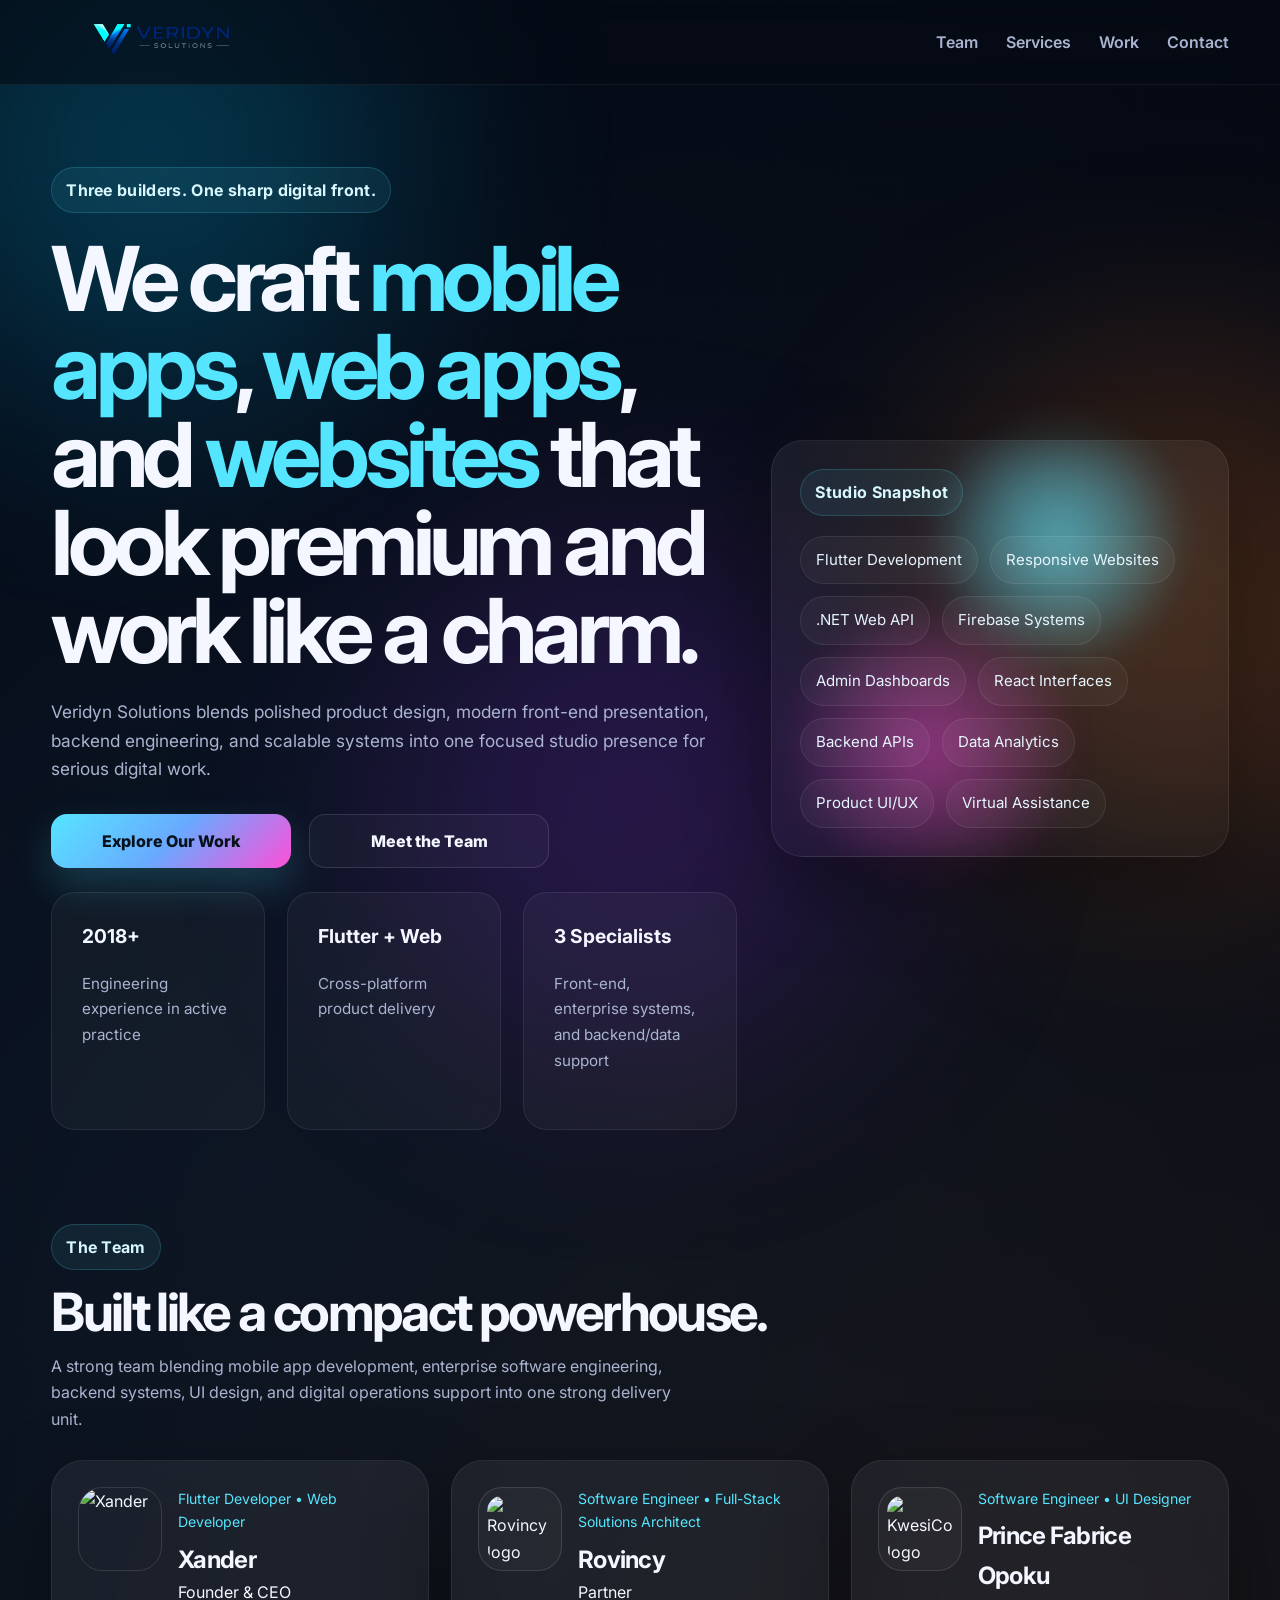
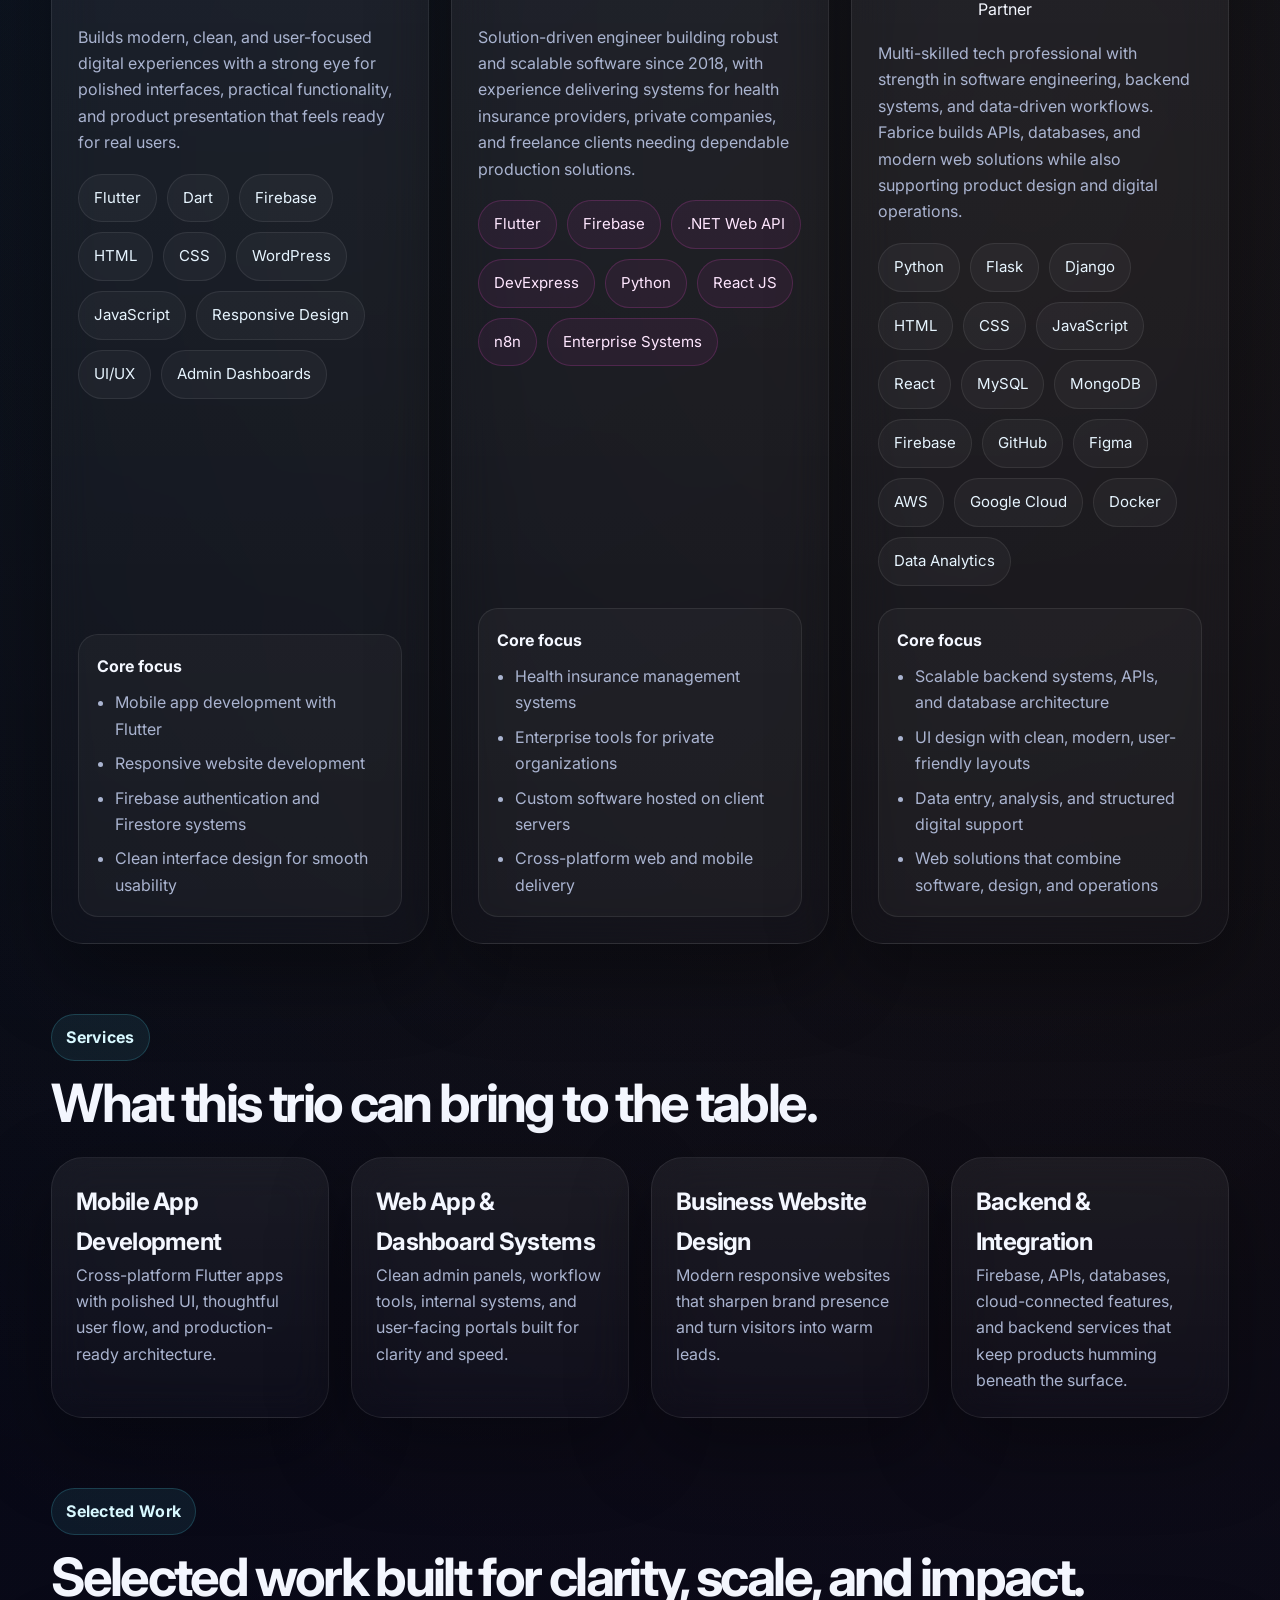
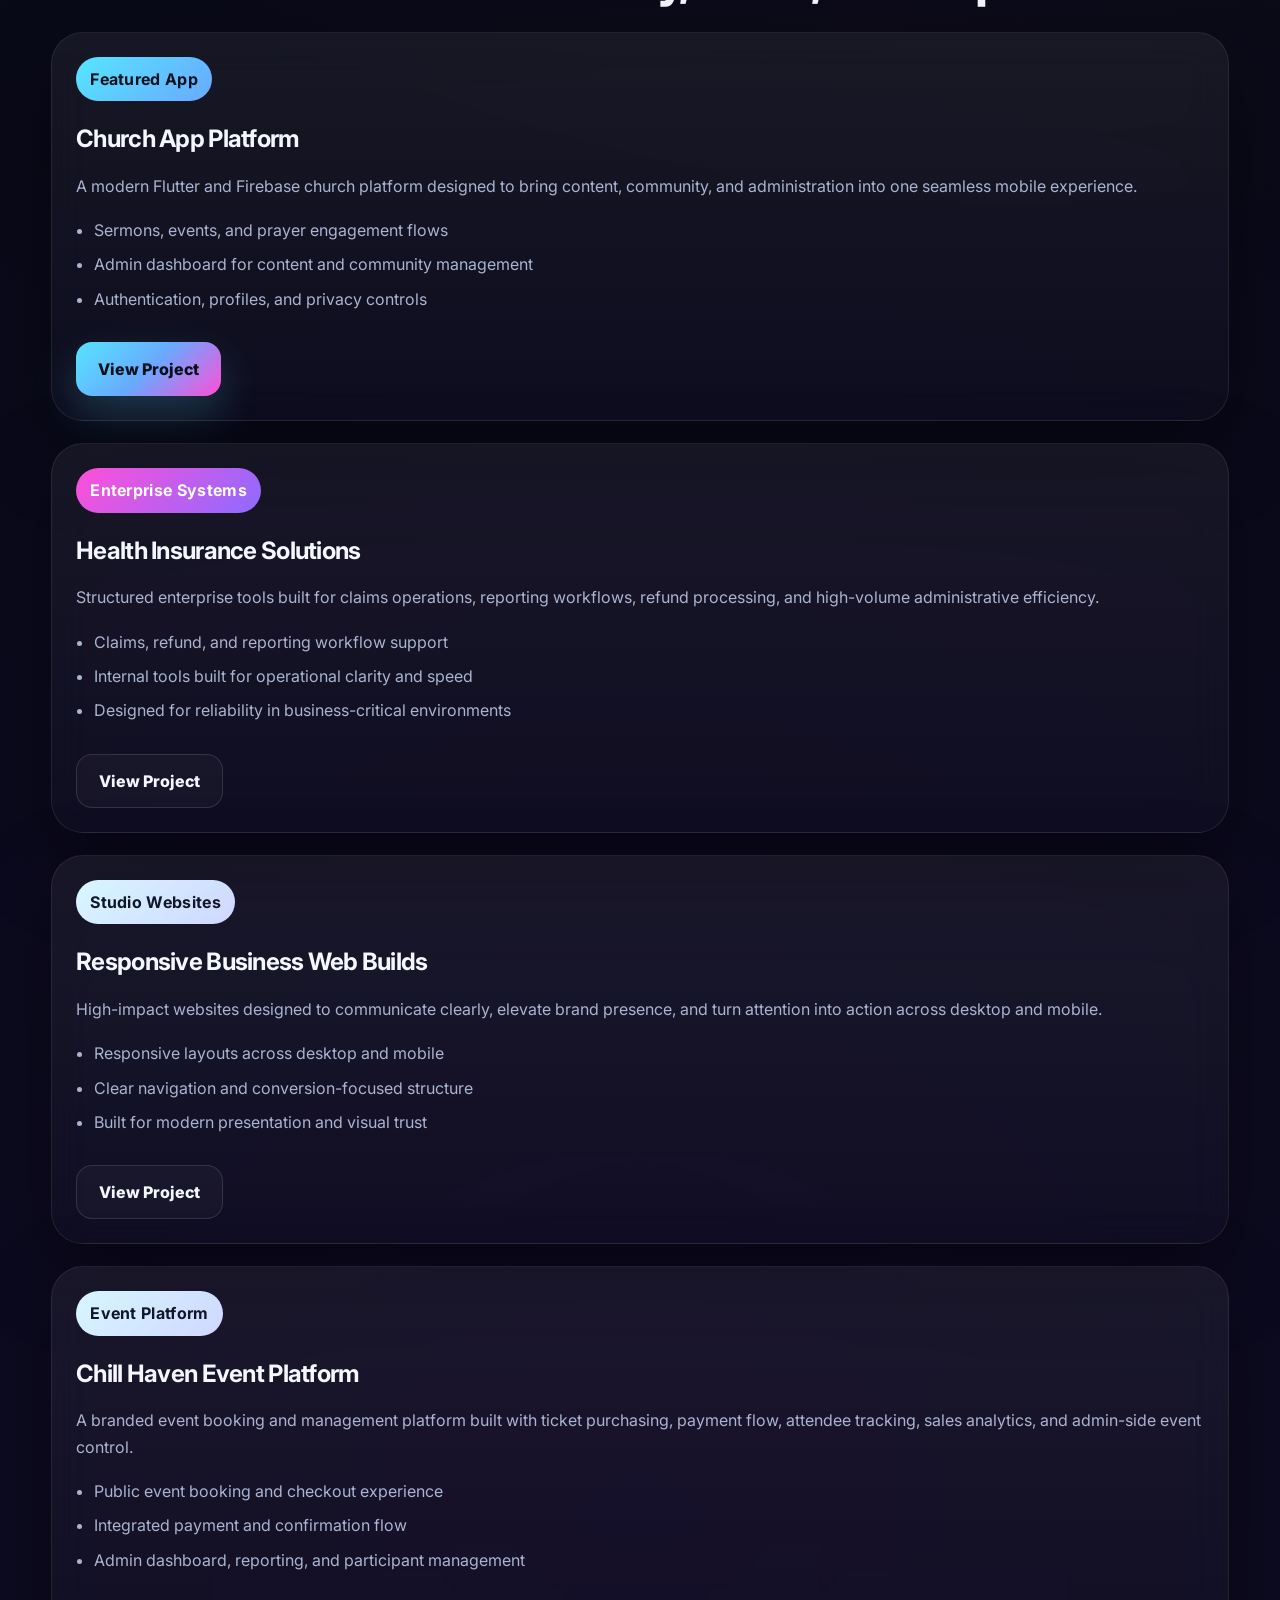
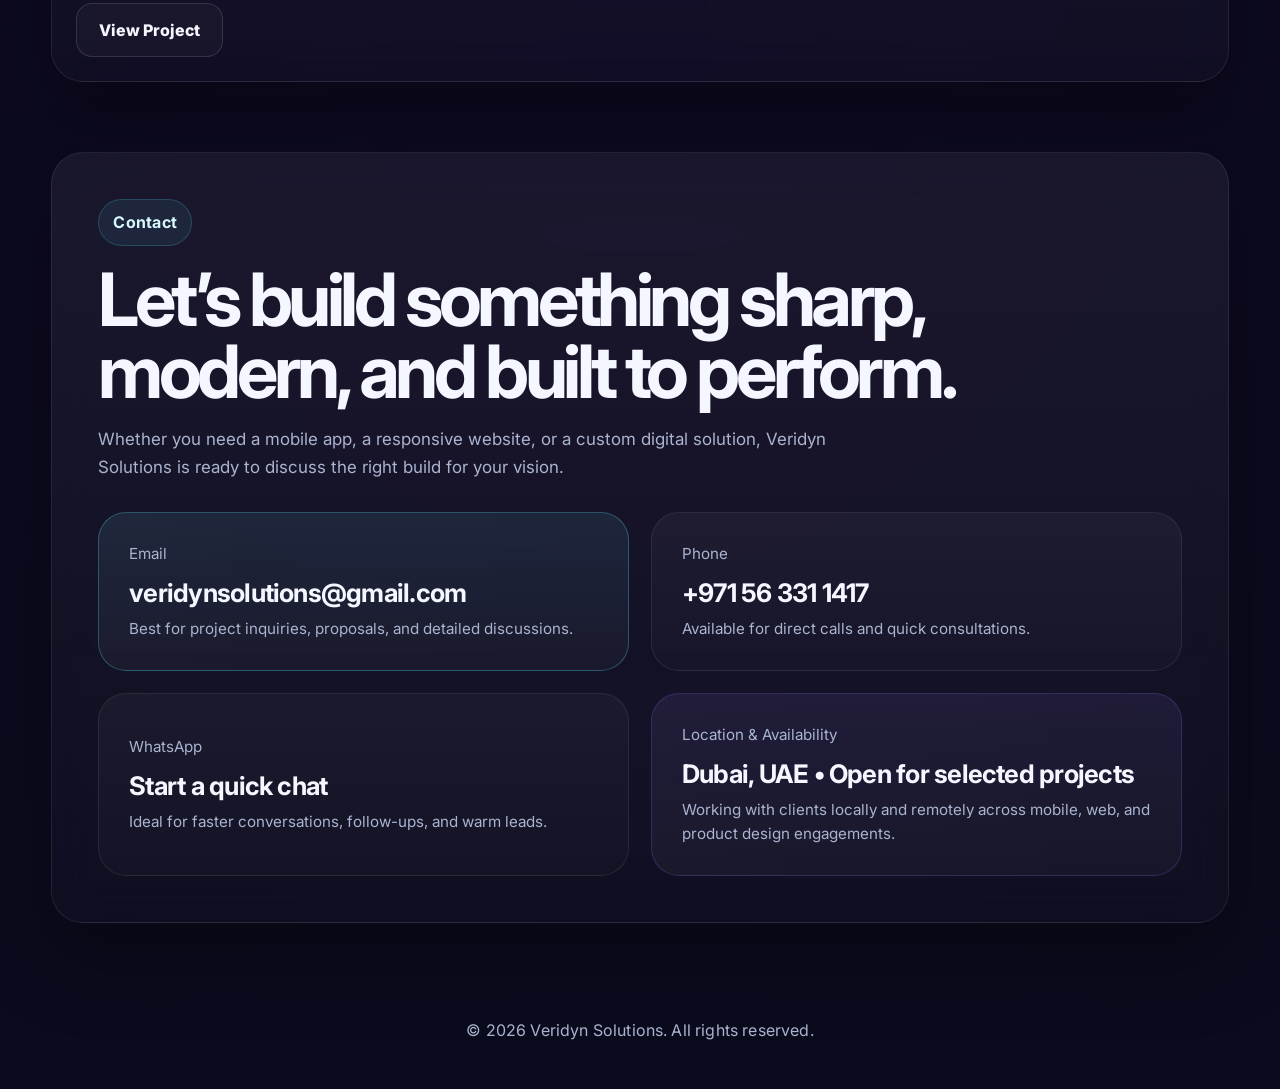
==== index.html @ b3b67222 "Update index.html" ====
<!DOCTYPE html>
<html lang="en">
<head>
  <meta charset="UTF-8" />
  <meta name="viewport" content="width=device-width, initial-scale=1.0" />
  <title>Veridyn Solutions | Mobile Apps, Web Apps & Websites</title>
  <meta name="description" content="Veridyn Solutions builds premium mobile apps, web apps, dashboards, and responsive websites for brands and growing businesses." />
  <meta name="keywords" content="Veridyn Solutions, mobile app development, web app development, website design, Flutter, Firebase, dashboards, Dubai" />
  <meta name="theme-color" content="#070b17" />
  <meta property="og:title" content="Veridyn Solutions | Mobile Apps, Web Apps & Websites" />
  <meta property="og:description" content="A compact digital product team building polished mobile apps, web apps, and responsive websites." />
  <meta property="og:type" content="website" />
  <meta property="og:image" content="assets/Veridyn Solutions logo.png" />
  <meta property="og:locale" content="en_US" />
  <meta name="twitter:card" content="summary_large_image" />
  <meta name="twitter:title" content="Veridyn Solutions | Mobile Apps, Web Apps & Websites" />
  <meta name="twitter:description" content="Premium digital products built for clarity, speed, and strong presentation." />
  <meta name="twitter:image" content="assets/Veridyn Solutions logo.png" />
  <link rel="icon" type="image/png" href="assets/Veridyn Solutions logo.png" />
  <link rel="preconnect" href="https://fonts.googleapis.com">
  <link rel="preconnect" href="https://fonts.gstatic.com" crossorigin>
  <link href="https://fonts.googleapis.com/css2?family=Inter:wght@400;500;600;700;800;900&display=swap" rel="stylesheet">
  <link rel="stylesheet" href="styles.css" />
  <script type="application/ld+json">
    {
      "@context": "https://schema.org",
      "@type": "Organization",
      "name": "Veridyn Solutions",
      "email": "veridynsolutions@gmail.com",
      "telephone": "+971563311417",
      "address": {
        "@type": "PostalAddress",
        "addressLocality": "Dubai",
        "addressCountry": "AE"
      },
      "image": "assets/Veridyn Solutions logo.png",
      "description": "Veridyn Solutions builds mobile apps, web apps, dashboards, and responsive websites for modern businesses."
    }
  </script>
</head>
<body>
  <div class="bg-orb orb-1"></div>
  <div class="bg-orb orb-2"></div>
  <div class="bg-orb orb-3"></div>
  <div class="page-noise"></div>

  <header class="site-header">
    <div class="container nav-wrap">
      <a href="index.html#top" class="brand" aria-label="Veridyn Solutions home">
        <img src="assets/Veridyn Solutions logo.png" alt="Veridyn Solutions logo" class="brand-logo-large" />
      </a>

      <nav class="nav">
        <a href="#team">Team</a>
        <a href="#services">Services</a>
        <a href="#work">Work</a>
        <a href="#contact">Contact</a>
      </nav>
    </div>
  </header>

  <main id="top">
    <section class="hero">
      <div class="container hero-grid">
        <div class="hero-copy reveal">
          <div class="eyebrow">Three builders. One sharp digital front.</div>
          <h1>We craft <span>mobile apps</span>, <span>web apps</span>, and <span>websites</span> that look premium and work like a charm.</h1>
          <p>
            Veridyn Solutions blends polished product design, modern front-end presentation,
            backend engineering, and scalable systems into one focused studio presence for serious digital work.
          </p>

          <div class="hero-actions">
            <a href="#work" class="btn btn-primary">Explore Our Work</a>
            <a href="#team" class="btn btn-secondary">Meet the Team</a>
          </div>

          <div class="hero-stats">
            <article>
              <strong>2018+</strong>
              <span>Engineering experience in active practice</span>
            </article>
            <article>
              <strong>Flutter + Web</strong>
              <span>Cross-platform product delivery</span>
            </article>
            <article>
              <strong>3 Specialists</strong>
              <span>Front-end, enterprise systems, and backend/data support</span>
            </article>
          </div>
        </div>

        <div class="hero-visual reveal delay-1">
          <div class="orb orb-a"></div>
          <div class="orb orb-b"></div>
          <div class="hero-panel glass">
            <div class="mini-tag">Studio Snapshot</div>
            <div class="stack-tiles">
              <span>Flutter Development</span>
              <span>Responsive Websites</span>
              <span>.NET Web API</span>
              <span>Firebase Systems</span>
              <span>Admin Dashboards</span>
              <span>React Interfaces</span>
              <span>Backend APIs</span>
              <span>Data Analytics</span>
              <span>Product UI/UX</span>
              <span>Virtual Assistance</span>
            </div>
          </div>
        </div>
      </div>
    </section>

    <section class="team-section" id="team">
      <div class="container section-head reveal">
        <div class="section-kicker">The Team</div>
        <h2>Built like a compact powerhouse.</h2>
        <p>
          A strong team blending mobile app development, enterprise software engineering,
          backend systems, UI design, and digital operations support into one strong delivery unit.
        </p>
      </div>

      <div class="container team-grid">
        <article class="member-card glass reveal">
          <div class="member-top">
            <img src="assets/xander.jpeg" alt="Xander" class="member-photo" />
            <div class="member-heading">
              <p class="member-role">Flutter Developer • Web Developer</p>
              <h3>Xander</h3>
              <p class="member-title">Founder &amp; CEO</p>
            </div>
          </div>

          <p class="member-bio">
            Builds modern, clean, and user-focused digital experiences with a strong eye for polished interfaces,
            practical functionality, and product presentation that feels ready for real users.
          </p>

          <div class="skill-list">
            <span>Flutter</span>
            <span>Dart</span>
            <span>Firebase</span>
            <span>HTML</span>
            <span>CSS</span>
            <span>WordPress</span>
            <span>JavaScript</span>
            <span>Responsive Design</span>
            <span>UI/UX</span>
            <span>Admin Dashboards</span>
          </div>

          <div class="member-focus">
            <strong>Core focus</strong>
            <ul>
              <li>Mobile app development with Flutter</li>
              <li>Responsive website development</li>
              <li>Firebase authentication and Firestore systems</li>
              <li>Clean interface design for smooth usability</li>
            </ul>
          </div>
        </article>

        <article class="member-card glass reveal delay-1">
          <div class="member-top">
            <img src="assets/rovincy-logo.png" alt="Rovincy logo" class="member-photo member-logo" />
            <div class="member-heading">
              <p class="member-role">Software Engineer • Full-Stack Solutions Architect</p>
              <h3>Rovincy</h3>
              <p class="member-title">Partner</p>
            </div>
          </div>

          <p class="member-bio">
            Solution-driven engineer building robust and scalable software since 2018, with experience delivering systems
            for health insurance providers, private companies, and freelance clients needing dependable production solutions.
          </p>

          <div class="skill-list accent-two">
            <span>Flutter</span>
            <span>Firebase</span>
            <span>.NET Web API</span>
            <span>DevExpress</span>
            <span>Python</span>
            <span>React JS</span>
            <span>n8n</span>
            <span>Enterprise Systems</span>
          </div>

          <div class="member-focus">
            <strong>Core focus</strong>
            <ul>
              <li>Health insurance management systems</li>
              <li>Enterprise tools for private organizations</li>
              <li>Custom software hosted on client servers</li>
              <li>Cross-platform web and mobile delivery</li>
            </ul>
          </div>
        </article>

        <article class="member-card glass reveal delay-2">
          <div class="member-top">
            <img src="assets/fabrice-logo.png" alt="KwesiCoder logo" class="member-photo member-logo" />
            <div class="member-heading">
              <p class="member-role">Software Engineer • UI Designer</p>
              <h3>Prince Fabrice Opoku</h3>
              <p class="member-title">Partner</p>
            </div>
          </div>

          <p class="member-bio">
            Multi-skilled tech professional with strength in software engineering, backend systems, and data-driven workflows.
            Fabrice builds APIs, databases, and modern web solutions while also supporting product design and digital operations.
          </p>

          <div class="skill-list">
            <span>Python</span>
            <span>Flask</span>
            <span>Django</span>
            <span>HTML</span>
            <span>CSS</span>
            <span>JavaScript</span>
            <span>React</span>
            <span>MySQL</span>
            <span>MongoDB</span>
            <span>Firebase</span>
            <span>GitHub</span>
            <span>Figma</span>
            <span>AWS</span>
            <span>Google Cloud</span>
            <span>Docker</span>
            <span>Data Analytics</span>
          </div>

          <div class="member-focus">
            <strong>Core focus</strong>
            <ul>
              <li>Scalable backend systems, APIs, and database architecture</li>
              <li>UI design with clean, modern, user-friendly layouts</li>
              <li>Data entry, analysis, and structured digital support</li>
              <li>Web solutions that combine software, design, and operations</li>
            </ul>
          </div>
        </article>
      </div>
    </section>

    <section class="services-section" id="services">
      <div class="container section-head reveal">
        <div class="section-kicker">Services</div>
        <h2>What this trio can bring to the table.</h2>
      </div>

      <div class="container services-grid">
        <article class="service-card glass reveal">
          <h3>Mobile App Development</h3>
          <p>Cross-platform Flutter apps with polished UI, thoughtful user flow, and production-ready architecture.</p>
        </article>

        <article class="service-card glass reveal delay-1">
          <h3>Web App & Dashboard Systems</h3>
          <p>Clean admin panels, workflow tools, internal systems, and user-facing portals built for clarity and speed.</p>
        </article>

        <article class="service-card glass reveal delay-2">
          <h3>Business Website Design</h3>
          <p>Modern responsive websites that sharpen brand presence and turn visitors into warm leads.</p>
        </article>

        <article class="service-card glass reveal">
          <h3>Backend & Integration</h3>
          <p>Firebase, APIs, databases, cloud-connected features, and backend services that keep products humming beneath the surface.</p>
        </article>
      </div>
    </section>

    <section class="work-section" id="work">
      <div class="container section-head reveal">
        <div class="section-kicker">Selected Work</div>
        <h2>Selected work built for clarity, scale, and impact.</h2>
      </div>

      <div class="container work-grid">
        <article class="project-card glass reveal">
          <div class="project-badge">Featured App</div>
          <h3>Church App Platform</h3>
          <p>
            A modern Flutter and Firebase church platform designed to bring content, community,
            and administration into one seamless mobile experience.
          </p>
          <ul>
            <li>Sermons, events, and prayer engagement flows</li>
            <li>Admin dashboard for content and community management</li>
            <li>Authentication, profiles, and privacy controls</li>
          </ul>

          <div class="project-actions">
            <a href="church-app.html" class="btn btn-primary">View Project</a>
          </div>
        </article>

        <article class="project-card glass reveal delay-1">
          <div class="project-badge alt">Enterprise Systems</div>
          <h3>Health Insurance Solutions</h3>
          <p>
            Structured enterprise tools built for claims operations, reporting workflows,
            refund processing, and high-volume administrative efficiency.
          </p>
          <ul>
            <li>Claims, refund, and reporting workflow support</li>
            <li>Internal tools built for operational clarity and speed</li>
            <li>Designed for reliability in business-critical environments</li>
          </ul>

          <div class="project-actions">
            <a href="enterprise-systems.html" class="btn btn-secondary">View Project</a>
          </div>
        </article>

        <article class="project-card glass reveal delay-2">
          <div class="project-badge soft">Studio Websites</div>
          <h3>Responsive Business Web Builds</h3>
          <p>
            High-impact websites designed to communicate clearly, elevate brand presence,
            and turn attention into action across desktop and mobile.
          </p>
          <ul>
            <li>Responsive layouts across desktop and mobile</li>
            <li>Clear navigation and conversion-focused structure</li>
            <li>Built for modern presentation and visual trust</li>
          </ul>

          <div class="project-actions">
            <a href="studio-websites.html" class="btn btn-secondary">View Project</a>
          </div>
        </article>

        <article class="project-card glass reveal">
          <div class="project-badge soft">Event Platform</div>
          <h3>Chill Haven Event Platform</h3>
          <p>
            A branded event booking and management platform built with ticket purchasing,
            payment flow, attendee tracking, sales analytics, and admin-side event control.
          </p>
          <ul>
            <li>Public event booking and checkout experience</li>
            <li>Integrated payment and confirmation flow</li>
            <li>Admin dashboard, reporting, and participant management</li>
          </ul>

          <div class="project-actions">
            <a href="chill-haven-project.html" class="btn btn-secondary">View Project</a>
          </div>
        </article>
      </div>
    </section>

    <section class="contact-section" id="contact">
      <div class="container contact-shell glass reveal">
        <div class="contact-intro">
          <div class="section-kicker">Contact</div>
          <h2>Let’s build something sharp, modern, and built to perform.</h2>
          <p class="contact-lead">
            Whether you need a mobile app, a responsive website, or a custom digital solution,
            Veridyn Solutions is ready to discuss the right build for your vision.
          </p>
        </div>

        <div class="contact-grid refined-contact-grid">
          <a href="mailto:veridynsolutions@gmail.com" class="contact-card featured-contact">
            <span class="contact-label">Email</span>
            <strong>veridynsolutions@gmail.com</strong>
            <small>Best for project inquiries, proposals, and detailed discussions.</small>
          </a>

          <a href="tel:+971563311417" class="contact-card">
            <span class="contact-label">Phone</span>
            <strong>+971 56 331 1417</strong>
            <small>Available for direct calls and quick consultations.</small>
          </a>

          <a href="https://wa.me/971563311417" class="contact-card" target="_blank" rel="noopener noreferrer">
            <span class="contact-label">WhatsApp</span>
            <strong>Start a quick chat</strong>
            <small>Ideal for faster conversations, follow-ups, and warm leads.</small>
          </a>

          <div class="contact-card availability-card">
            <span class="contact-label">Location & Availability</span>
            <strong>Dubai, UAE • Open for selected projects</strong>
            <small>Working with clients locally and remotely across mobile, web, and product design engagements.</small>
          </div>
        </div>
      </div>
    </section>
  </main>

  <footer class="site-footer">
    <div class="container footer-inner">
      <p>© 2026 Veridyn Solutions. All rights reserved.</p>
    </div>
  </footer>
</body>
</html>
---- styles.css ----
:root {
  --bg: #070b17;
  --bg-2: #0b1020;
  --text: #f4f7ff;
  --muted: #aab4d0;
  --line: rgba(255, 255, 255, 0.08);
  --glass: rgba(13, 19, 38, 0.62);
  --glass-strong: rgba(8, 13, 27, 0.84);
  --cyan: #56e5ff;
  --blue: #69a9ff;
  --violet: #8d6bff;
  --pink: #ff4fd8;
  --lime: #c9ff75;
  --shadow: 0 30px 80px rgba(0, 0, 0, 0.35);
  --radius-xl: 32px;
  --radius-lg: 24px;
  --radius-md: 18px;
  --max-width: 1200px;
}

* {
  box-sizing: border-box;
  margin: 0;
  padding: 0;
}

html {
  scroll-behavior: smooth;
}

body {
  font-family: "Inter", sans-serif;
  color: var(--text);
  background:
    radial-gradient(circle at 20% 20%, rgba(0, 140, 255, 0.08), transparent 40%),
    radial-gradient(circle at 80% 30%, rgba(255, 120, 0, 0.08), transparent 40%),
    radial-gradient(circle at 50% 80%, rgba(140, 0, 255, 0.06), transparent 50%),
    radial-gradient(circle at 15% 20%, rgba(86, 229, 255, 0.12), transparent 0 24%),
    radial-gradient(circle at 85% 10%, rgba(141, 107, 255, 0.14), transparent 0 22%),
    radial-gradient(circle at 70% 60%, rgba(255, 79, 216, 0.08), transparent 0 20%),
    linear-gradient(180deg, #05070f 0%, #070b17 100%);
  line-height: 1.65;
  overflow-x: hidden;
  position: relative;
}

body::before {
  content: "";
  position: fixed;
  inset: 0;
  background-image:
    linear-gradient(rgba(255,255,255,0.025) 1px, transparent 1px),
    linear-gradient(90deg, rgba(255,255,255,0.025) 1px, transparent 1px);
  background-size: 60px 60px;
  pointer-events: none;
  z-index: -3;
  opacity: 0.35;
}

.bg-orb {
  position: fixed;
  width: 500px;
  height: 500px;
  border-radius: 50%;
  filter: blur(120px);
  opacity: 0.22;
  z-index: -2;
  pointer-events: none;
  animation: floatOrb 12s ease-in-out infinite;
}

.orb-1 {
  top: -100px;
  left: -100px;
  background: #00c6ff;
}

.orb-2 {
  top: 40%;
  right: -150px;
  background: #ff7a18;
  animation-delay: 2s;
}

.orb-3 {
  bottom: -150px;
  left: 30%;
  background: #8a2be2;
  animation-delay: 4s;
}

.page-noise {
  position: fixed;
  inset: 0;
  pointer-events: none;
  opacity: 0.04;
  background-image:
    linear-gradient(rgba(255,255,255,0.06) 1px, transparent 1px),
    linear-gradient(90deg, rgba(255,255,255,0.04) 1px, transparent 1px);
  background-size: 110px 110px;
  mask-image: radial-gradient(circle at center, black 45%, transparent 100%);
  z-index: -1;
}

img {
  max-width: 100%;
  display: block;
}

a {
  color: inherit;
  text-decoration: none;
}

.container {
  width: min(92%, var(--max-width));
  margin: 0 auto;
}

.glass {
  background: linear-gradient(180deg, rgba(255,255,255,0.06), rgba(255,255,255,0.02));
  border: 1px solid var(--line);
  box-shadow: var(--shadow);
  backdrop-filter: blur(20px);
}

.site-header {
  position: sticky;
  top: 0;
  z-index: 100;
  background: rgba(6, 10, 20, 0.6);
  backdrop-filter: blur(16px);
  border-bottom: 1px solid rgba(255,255,255,0.06);
}

.nav-wrap {
  height: 84px;
  display: flex;
  align-items: center;
  justify-content: space-between;
  gap: 28px;
}

.brand {
  display: inline-flex;
  align-items: center;
  height: 100%;
  min-width: 0;
  flex-shrink: 0;
}

.brand-logo-large {
  width: auto;
  height: 150px;
  object-fit: contain;
  display: block;
  filter: brightness(1.5) contrast(1.2);
  transition: transform 0.25s ease, filter 0.25s ease;
  transform-origin: left center;
}

.brand:hover .brand-logo-large {
  transform: scale(1.03);
  filter: brightness(1.62) contrast(1.24);
}

.nav {
  display: flex;
  align-items: center;
  gap: 28px;
  flex-wrap: wrap;
}

.nav a {
  color: var(--muted);
  font-weight: 600;
  transition: color 0.25s ease, transform 0.25s ease;
}

.nav a:hover {
  color: var(--text);
  transform: translateY(-2px);
}

.hero {
  padding: 82px 0 50px;
}

.hero-grid {
  display: grid;
  grid-template-columns: 1.2fr 0.8fr;
  gap: 34px;
  align-items: center;
}

.eyebrow,
.section-kicker,
.mini-tag,
.project-badge {
  display: inline-flex;
  align-items: center;
  gap: 10px;
  padding: 9px 14px;
  border-radius: 999px;
  font-weight: 700;
  letter-spacing: 0.02em;
}

.eyebrow,
.section-kicker,
.mini-tag {
  color: #d8f8ff;
  background: rgba(86, 229, 255, 0.08);
  border: 1px solid rgba(86, 229, 255, 0.18);
}

.hero-copy h1,
.project-page-copy h1 {
  font-size: clamp(3rem, 7vw, 6rem);
  line-height: 0.98;
  letter-spacing: -0.06em;
  margin: 22px 0 24px;
  max-width: 820px;
}

.hero-copy h1 span {
  color: var(--cyan);
}

.hero-copy p,
.section-head p,
.member-bio,
.service-card p,
.project-card p,
.contact-shell p,
.project-page-copy p {
  color: var(--muted);
}

.hero-copy p,
.section-head p,
.contact-lead,
.project-page-copy p {
  max-width: 65ch;
}

.hero-copy p {
  font-size: 1.08rem;
}

.hero-actions,
.project-page-actions,
.project-actions {
  display: flex;
  gap: 14px;
  flex-wrap: wrap;
  margin: 30px 0 0;
}

.hero-actions {
  gap: 18px;
  margin: 30px 0 24px;
  align-items: center;
}

.hero-actions .btn {
  min-width: 240px;
}

.btn {
  display: inline-flex;
  align-items: center;
  justify-content: center;
  min-height: 54px;
  padding: 0 22px;
  border-radius: 16px;
  font-weight: 800;
  transition: transform 0.25s ease, box-shadow 0.25s ease, border-color 0.25s ease;
}

.btn:hover {
  transform: translateY(-3px);
}

.btn-primary {
  color: #06111b;
  background: linear-gradient(135deg, var(--cyan), var(--blue), var(--pink));
  box-shadow: 0 18px 40px rgba(86, 229, 255, 0.2);
}

.btn-secondary {
  border: 1px solid rgba(255,255,255,0.12);
  background: rgba(255,255,255,0.03);
}

.hero-stats {
  display: grid;
  grid-template-columns: repeat(3, minmax(0, 1fr));
  gap: 22px;
  margin-top: 0;
  max-width: 1020px;
}

.hero-stats article {
  min-height: 238px;
  padding: 28px 30px;
  border-radius: var(--radius-lg);
  background: rgba(255,255,255,0.035);
  border: 1px solid rgba(255,255,255,0.08);
  display: flex;
  flex-direction: column;
  justify-content: flex-start;
}

.hero-stats strong {
  display: block;
  font-size: 1.2rem;
  margin-bottom: 18px;
}

.hero-stats span {
  color: var(--muted);
  font-size: 0.95rem;
  line-height: 1.7;
  max-width: 18ch;
}

.hero-visual {
  position: relative;
  min-height: 520px;
  display: grid;
  align-items: center;
}

.hero-panel {
  position: relative;
  z-index: 2;
  border-radius: var(--radius-xl);
  padding: 28px;
}

.stack-tiles {
  display: flex;
  flex-wrap: wrap;
  gap: 12px;
  margin-top: 20px;
}

.stack-tiles span,
.skill-list span {
  padding: 11px 15px;
  border-radius: 999px;
  border: 1px solid rgba(255,255,255,0.08);
  background: rgba(255,255,255,0.04);
  color: #e7f5ff;
  font-size: 0.94rem;
}

.orb {
  position: absolute;
  border-radius: 50%;
  filter: blur(14px);
}

.orb-a {
  width: 260px;
  height: 260px;
  background: radial-gradient(circle, rgba(86,229,255,0.42), transparent 70%);
  top: 20px;
  right: 40px;
}

.orb-b {
  width: 300px;
  height: 300px;
  background: radial-gradient(circle, rgba(255,79,216,0.28), transparent 70%);
  bottom: 10px;
  left: 10px;
}

section {
  padding: 44px 0 26px;
}

.section-head {
  margin-bottom: 28px;
}

.section-head h2,
.contact-shell h2 {
  font-size: clamp(1.9rem, 5vw, 3.3rem);
  line-height: 1;
  letter-spacing: -0.05em;
  margin: 16px 0 14px;
}

.team-grid,
.services-grid,
.work-grid {
  display: grid;
  gap: 22px;
}

.services-grid,
.work-grid {
  align-items: stretch;
}

.team-grid {
  grid-template-columns: repeat(3, minmax(0, 1fr));
  align-items: stretch;
}

.member-card,
.service-card,
.project-card,
.contact-shell {
  border-radius: var(--radius-xl);
}

.member-card {
  padding: 26px;
  display: flex;
  flex-direction: column;
  height: 100%;
  min-height: 760px;
}

.service-card,
.project-card {
  padding: 24px;
  height: 100%;
}

.member-top {
  display: flex;
  align-items: flex-start;
  gap: 16px;
  margin-bottom: 18px;
}

.member-heading,
.contact-card,
.project-card,
.service-card {
  min-width: 0;
}

.member-photo {
  width: 84px;
  height: 84px;
  border-radius: 24px;
  object-fit: cover;
  border: 1px solid rgba(255,255,255,0.12);
  flex-shrink: 0;
}

.member-logo {
  background: rgba(255,255,255,0.03);
  padding: 8px;
  object-fit: contain;
}

.member-role {
  color: var(--cyan);
  font-size: 0.88rem;
  margin-bottom: 6px;
}

.member-card h3,
.contact-card strong,
.project-card h3,
.service-card h3 {
  overflow-wrap: anywhere;
}

.member-card h3,
.service-card h3,
.project-card h3 {
  font-size: 1.5rem;
  letter-spacing: -0.03em;
}

.member-bio {
  color: var(--muted);
  margin-bottom: 18px;
}

.skill-list {
  display: flex;
  flex-wrap: wrap;
  gap: 10px;
  margin: 0 0 22px;
}

.accent-two span {
  color: #ffe7ff;
  border-color: rgba(255,79,216,0.18);
  background: rgba(255,79,216,0.06);
}

.member-focus {
  margin-top: auto;
  padding: 18px;
  border-radius: 20px;
  background: rgba(255,255,255,0.035);
  border: 1px solid rgba(255,255,255,0.08);
}

.member-focus strong {
  display: block;
  margin-bottom: 10px;
}

.member-focus ul,
.project-card ul {
  padding-left: 18px;
  color: var(--muted);
}

.member-focus li + li,
.project-card li + li {
  margin-top: 8px;
}

.services-grid {
  grid-template-columns: repeat(4, minmax(0, 1fr));
}

.project-badge {
  color: #06111b;
  background: linear-gradient(135deg, var(--cyan), var(--blue));
  margin-bottom: 18px;
}

.project-badge.alt {
  background: linear-gradient(135deg, var(--pink), var(--violet));
  color: white;
}

.project-badge.soft {
  background: linear-gradient(135deg, #d8f7ff, #cfd7ff);
  color: #101728;
}

.project-card p {
  margin: 14px 0 18px;
}

.project-page-hero {
  padding: 90px 0 20px;
}

.project-page-shell {
  display: block;
}

.project-page-copy {
  max-width: 860px;
}

.project-page-copy h1 {
  font-size: clamp(2.6rem, 6vw, 5rem);
}

.project-gallery-section {
  padding-bottom: 70px;
}

.project-gallery {
  margin-top: 26px;
  display: grid;
  gap: 24px;
  align-items: start;
}

.mobile-gallery {
  grid-template-columns: repeat(auto-fit, minmax(180px, 1fr));
}

.phone-frame {
  position: relative;
  width: 100%;
  max-width: 220px;
  aspect-ratio: 9 / 19;
  margin: 0 auto;
  overflow: hidden;
  border-radius: 28px;
  background: #0f1728;
  border: 2px solid rgba(255,255,255,0.14);
  box-shadow:
    0 18px 40px rgba(0, 0, 0, 0.35),
    inset 0 0 0 1px rgba(255,255,255,0.04);
}

.phone-frame::before {
  content: "";
  position: absolute;
  top: 10px;
  left: 50%;
  transform: translateX(-50%);
  width: 34%;
  height: 18px;
  border-radius: 999px;
  background: rgba(255,255,255,0.16);
  z-index: 3;
}

.phone-frame::after {
  content: "";
  position: absolute;
  inset: 0;
  border-radius: 28px;
  box-shadow: inset 0 0 0 1px rgba(255,255,255,0.05);
  pointer-events: none;
}

.phone-frame img {
  width: 100%;
  height: 100%;
  object-fit: cover;
  display: block;
}

.website-gallery {
  grid-template-columns: repeat(auto-fit, minmax(320px, 1fr));
}

.website-shot {
  position: relative;
  overflow: hidden;
  border-radius: 18px;
  background: rgba(255,255,255,0.03);
  border: 1px solid rgba(255,255,255,0.08);
  box-shadow: 0 18px 40px rgba(0, 0, 0, 0.28);
}

.website-shot::before {
  content: "";
  display: block;
  height: 14px;
  background: linear-gradient(90deg, rgba(255,255,255,0.06), rgba(255,255,255,0.02));
  border-bottom: 1px solid rgba(255,255,255,0.06);
}

.website-shot img {
  width: 100%;
  height: auto;
  display: block;
}

.gallery-item {
  transition: transform 0.3s ease, box-shadow 0.3s ease, border-color 0.3s ease;
}

.gallery-item:hover {
  transform: translateY(-8px);
}

.phone-frame:hover {
  box-shadow:
    0 24px 50px rgba(0, 0, 0, 0.4),
    inset 0 0 0 1px rgba(255,255,255,0.05);
}

.website-shot:hover {
  border-color: rgba(86,229,255,0.22);
  box-shadow: 0 24px 50px rgba(0, 0, 0, 0.35);
}

.gallery-item span {
  position: absolute;
  left: 12px;
  bottom: 12px;
  padding: 7px 12px;
  font-size: 0.88rem;
  font-weight: 700;
  color: #ffffff;
  background: rgba(7, 11, 23, 0.72);
  backdrop-filter: blur(8px);
  border-radius: 999px;
  z-index: 4;
}

.contact-section {
  padding-bottom: 60px;
}

.contact-shell {
  padding: 46px;
  border-radius: var(--radius-xl);
}

.contact-intro {
  max-width: 980px;
  margin-bottom: 30px;
}

.contact-intro h2 {
  font-size: clamp(2rem, 6vw, 4.6rem);
  line-height: 0.98;
  letter-spacing: -0.06em;
  margin: 18px 0 18px;
}

.contact-lead {
  max-width: 760px;
  color: var(--muted);
  font-size: 1.06rem;
}

.contact-grid.refined-contact-grid {
  margin-top: 18px;
  display: grid;
  grid-template-columns: repeat(2, minmax(0, 1fr));
  gap: 22px;
}

.contact-card {
  padding: 28px 30px;
  color: inherit;
  border-radius: 28px;
  background: linear-gradient(180deg, rgba(255,255,255,0.04), rgba(255,255,255,0.02));
  border: 1px solid rgba(255,255,255,0.08);
  transition: transform 0.25s ease, border-color 0.25s ease, box-shadow 0.25s ease;
  min-height: 150px;
  display: flex;
  flex-direction: column;
  justify-content: center;
}

.contact-card:hover {
  transform: translateY(-4px);
  border-color: rgba(86,229,255,0.24);
  box-shadow: 0 18px 36px rgba(0, 0, 0, 0.22);
}

.contact-label {
  display: block;
  color: var(--muted);
  font-size: 0.95rem;
  margin-bottom: 12px;
}

.contact-card strong {
  display: block;
  font-size: clamp(1.25rem, 2vw, 1.9rem);
  line-height: 1.15;
  letter-spacing: -0.03em;
  margin-bottom: 10px;
  color: var(--text);
}

.contact-card small {
  color: var(--muted);
  font-size: 0.95rem;
  line-height: 1.6;
}

.featured-contact {
  border-color: rgba(86,229,255,0.28);
  background:
    linear-gradient(180deg, rgba(86,229,255,0.08), rgba(255,255,255,0.02)),
    linear-gradient(90deg, rgba(255,255,255,0.02), rgba(255,255,255,0.01));
}

.availability-card {
  border-color: rgba(141,107,255,0.22);
  background:
    linear-gradient(180deg, rgba(141,107,255,0.08), rgba(255,255,255,0.02)),
    linear-gradient(90deg, rgba(255,255,255,0.02), rgba(255,255,255,0.01));
}

.site-footer {
  padding: 34px 0 46px;
}

.footer-inner {
  display: flex;
  justify-content: center;
  align-items: center;
  text-align: center;
}

.footer-inner p {
  color: var(--muted);
  font-size: 1rem;
  letter-spacing: 0.01em;
}

.reveal {
  animation: fadeUp 0.8s ease both;
}

.delay-1 { animation-delay: 0.12s; }
.delay-2 { animation-delay: 0.24s; }

@keyframes fadeUp {
  from {
    opacity: 0;
    transform: translateY(26px);
  }
  to {
    opacity: 1;
    transform: translateY(0);
  }
}

@keyframes floatOrb {
  0% { transform: translateY(0px); }
  50% { transform: translateY(30px); }
  100% { transform: translateY(0px); }
}

@media (max-width: 1100px) {
  .team-grid {
    grid-template-columns: 1fr 1fr;
  }

  .services-grid {
    grid-template-columns: 1fr 1fr;
  }

  .hero-grid {
    grid-template-columns: 1fr;
    display: grid;
  }

  .hero-visual {
    min-height: 420px;
  }
}

@media (max-width: 900px) {
  .nav-wrap {
    min-height: auto;
    height: auto;
    flex-direction: column;
    align-items: flex-start;
    padding: 14px 0;
    gap: 12px;
  }

  .brand {
    height: auto;
    width: 100%;
  }

  .brand-logo-large {
    height: 88px;
  }

  .nav {
    width: 100%;
    gap: 14px;
    justify-content: flex-start;
  }

  .hero-grid,
  .services-grid,
  .team-grid,
  .work-grid {
    grid-template-columns: 1fr;
  }

  .hero-visual {
    min-height: auto;
  }

  .hero-panel {
    padding: 24px;
  }

  .website-gallery {
    grid-template-columns: 1fr;
  }

  .mobile-gallery {
    grid-template-columns: repeat(2, minmax(0, 1fr));
  }

  section {
    padding: 34px 0 20px;
  }

  .hero {
    padding: 56px 0 34px;
  }

  .contact-shell,
  .member-card,
  .project-card,
  .service-card {
    padding: 24px;
  }

  .hero-actions .btn {
    min-width: 200px;
  }
}

@media (max-width: 760px) {
  .nav-wrap {
    align-items: flex-start;
    flex-direction: column;
  }

  .nav {
    gap: 16px;
  }

  .brand {
    width: 100%;
  }

  .brand-logo-large {
    height: 88px;
  }

  .hero {
    padding-top: 50px;
  }

  .hero-stats,
  .team-grid,
  .services-grid,
  .work-grid,
  .contact-grid,
  .website-gallery,
  .mobile-gallery {
    grid-template-columns: 1fr;
  }

  .hero-copy h1,
  .project-page-copy h1 {
    font-size: clamp(2.5rem, 13vw, 4rem);
  }

  .hero-actions .btn,
  .project-actions .btn,
  .project-page-actions .btn {
    width: 100%;
    min-width: 100%;
  }

  .hero-stats {
    gap: 16px;
  }

  .hero-stats article {
    min-height: auto;
    padding: 22px;
  }

  .member-top {
    align-items: flex-start;
  }

  .member-photo {
    width: 72px;
    height: 72px;
  }

  .contact-shell,
  .member-card,
  .project-card,
  .service-card {
    padding: 22px;
  }

  .contact-grid.refined-contact-grid {
    grid-template-columns: 1fr;
  }

  .contact-card {
    min-height: auto;
    padding: 24px;
  }

  .contact-intro h2 {
    font-size: clamp(2.2rem, 12vw, 3.4rem);
  }

  .phone-frame {
    max-width: 260px;
  }

  .member-card {
    min-height: auto;
  }

  .site-footer {
    padding: 28px 0 36px;
  }

  .footer-inner p {
    font-size: 0.95rem;
  }

  .bg-orb {
    width: 320px;
    height: 320px;
    filter: blur(90px);
    opacity: 0.18;
  }

  body::before {
    background-size: 42px 42px;
    opacity: 0.22;
  }
}

@media (max-width: 640px) {
  .brand-logo-large {
    height: 90px;
  }
}

@media (max-width: 600px) {
  .mobile-gallery {
    grid-template-columns: 1fr;
  }

  .phone-frame {
    max-width: 240px;
  }
}
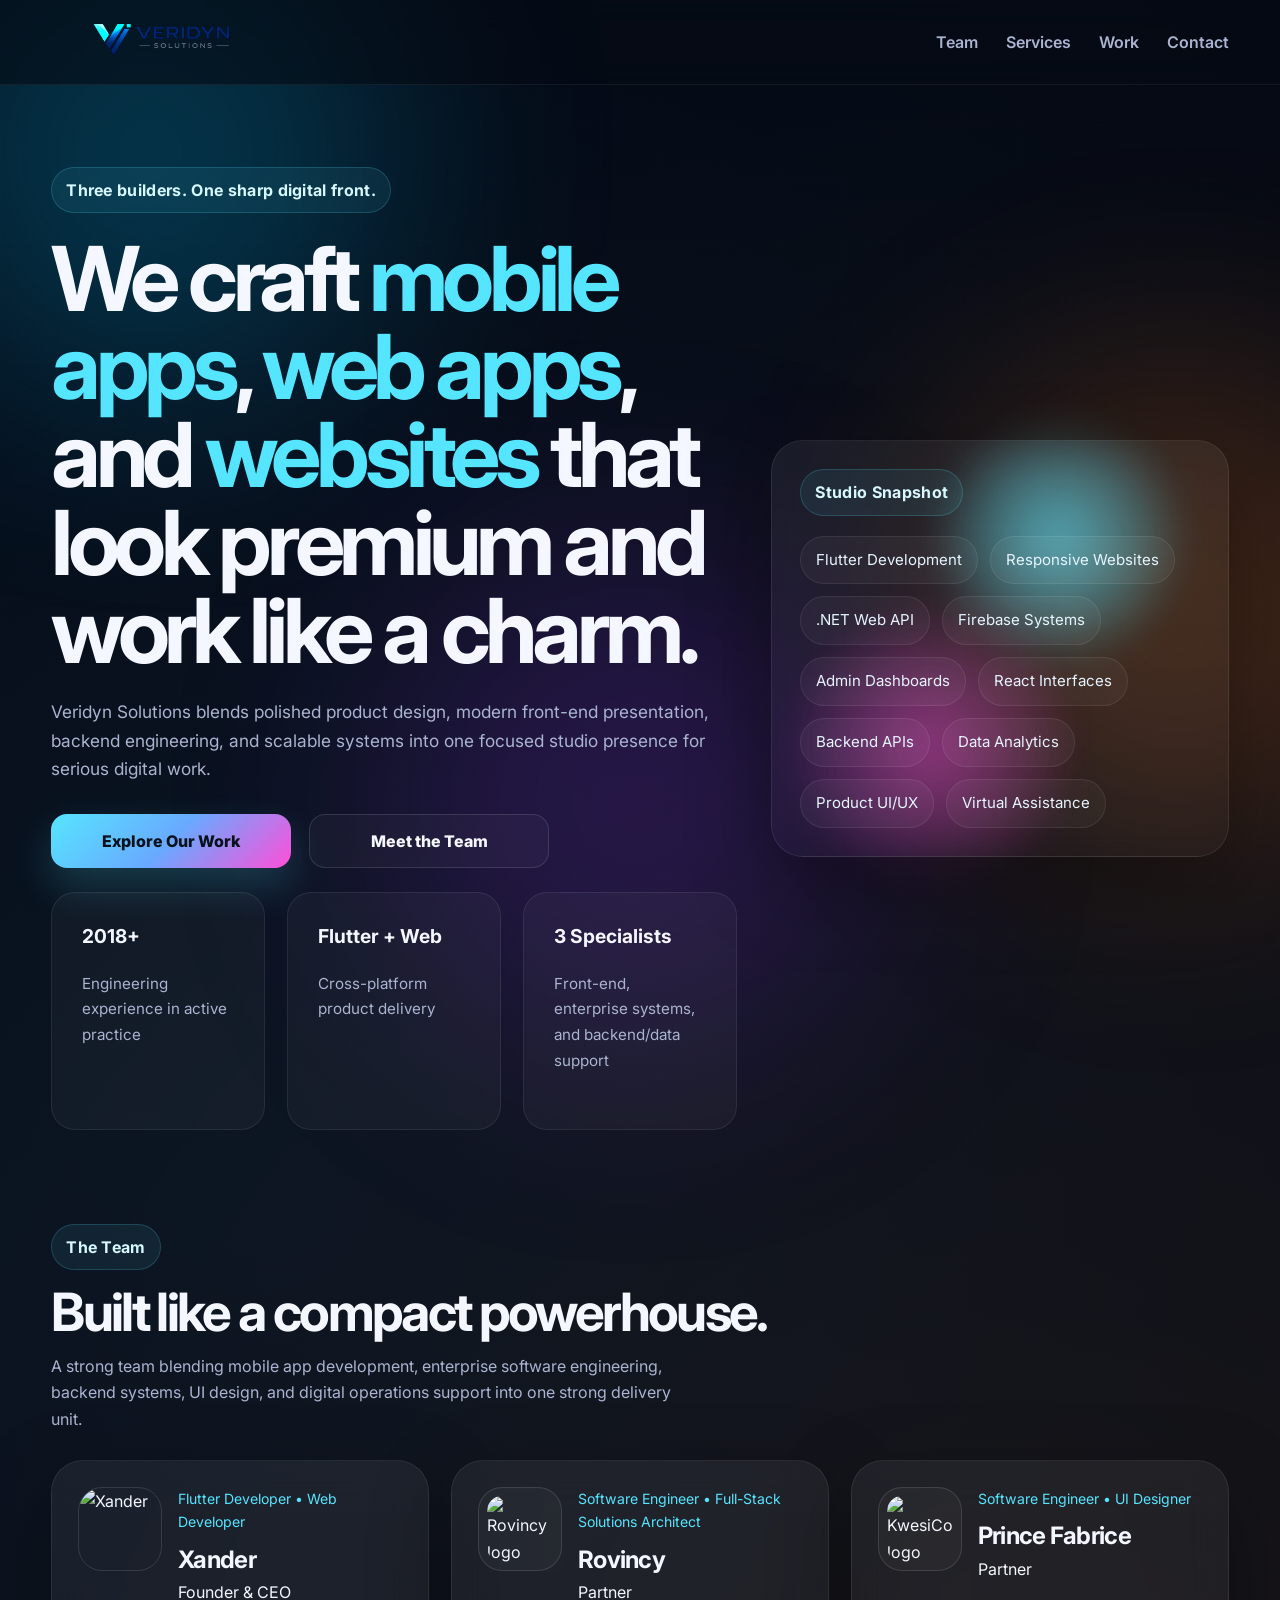
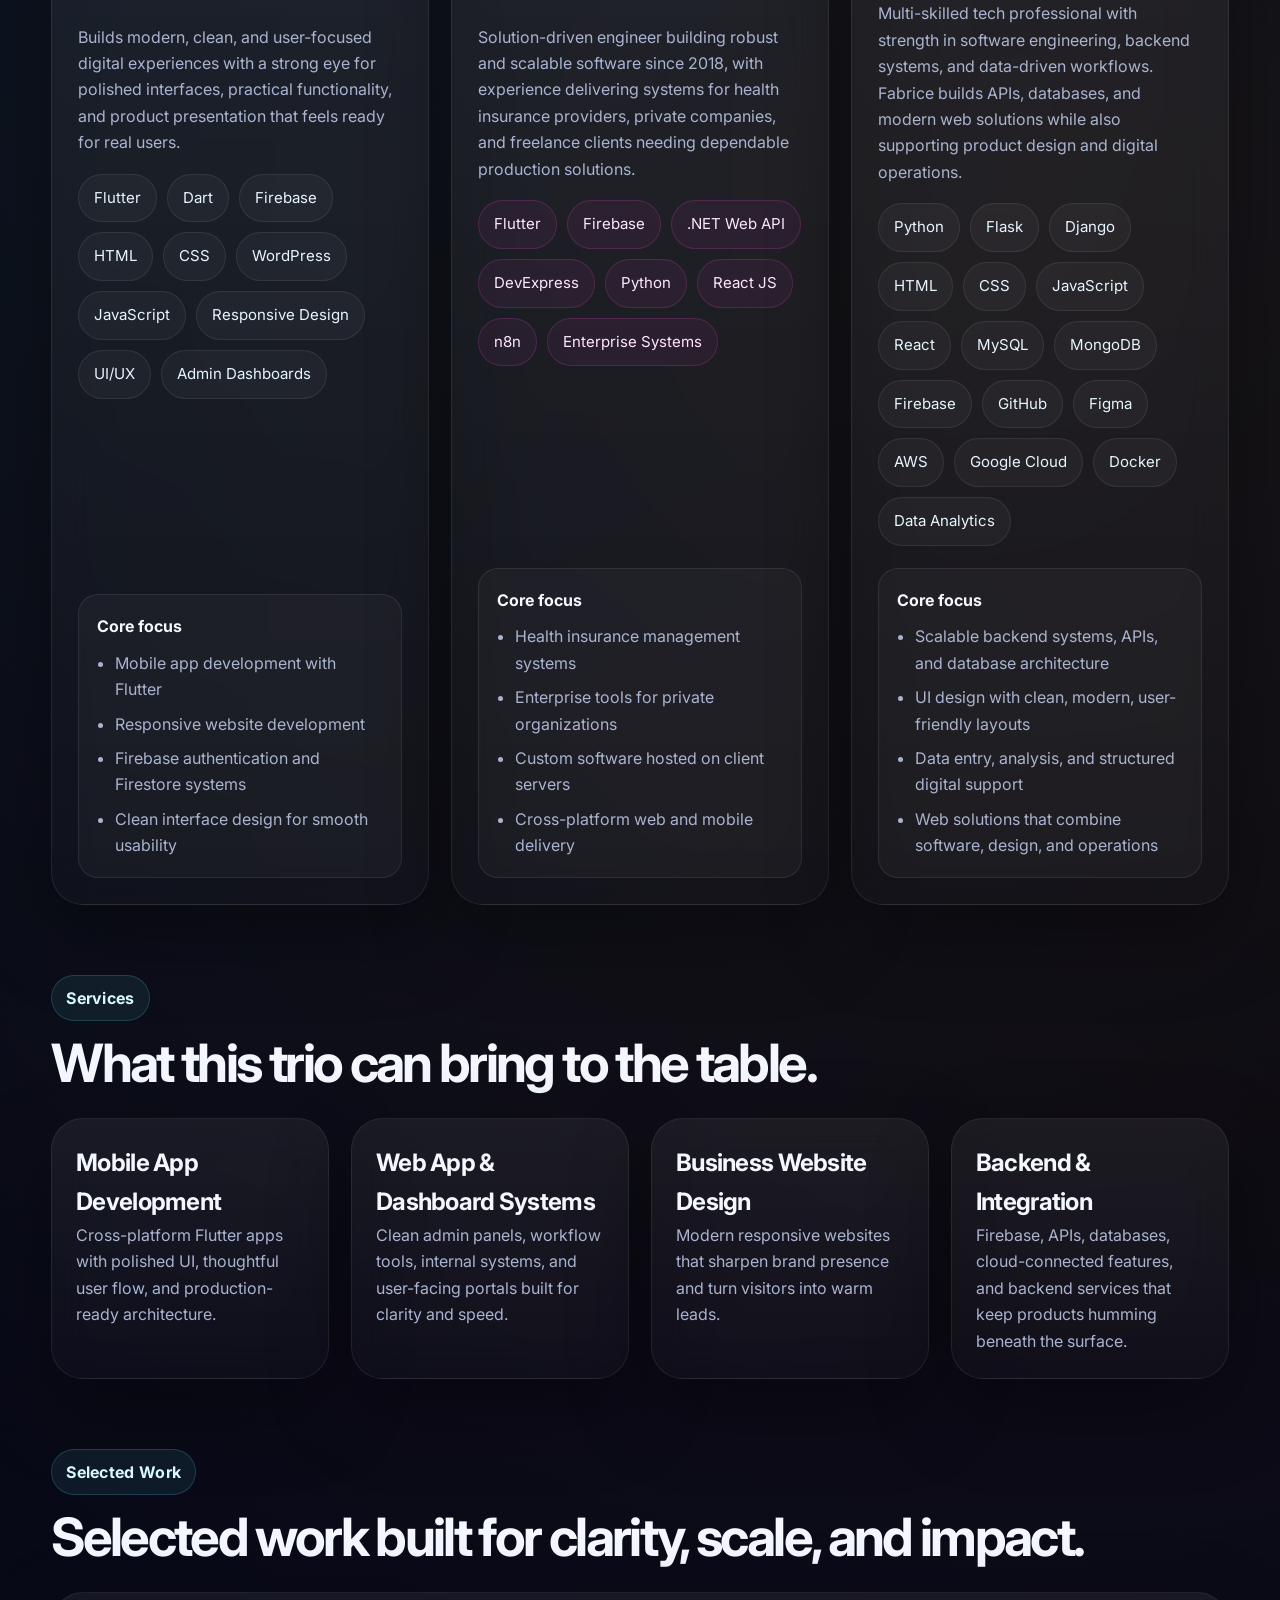
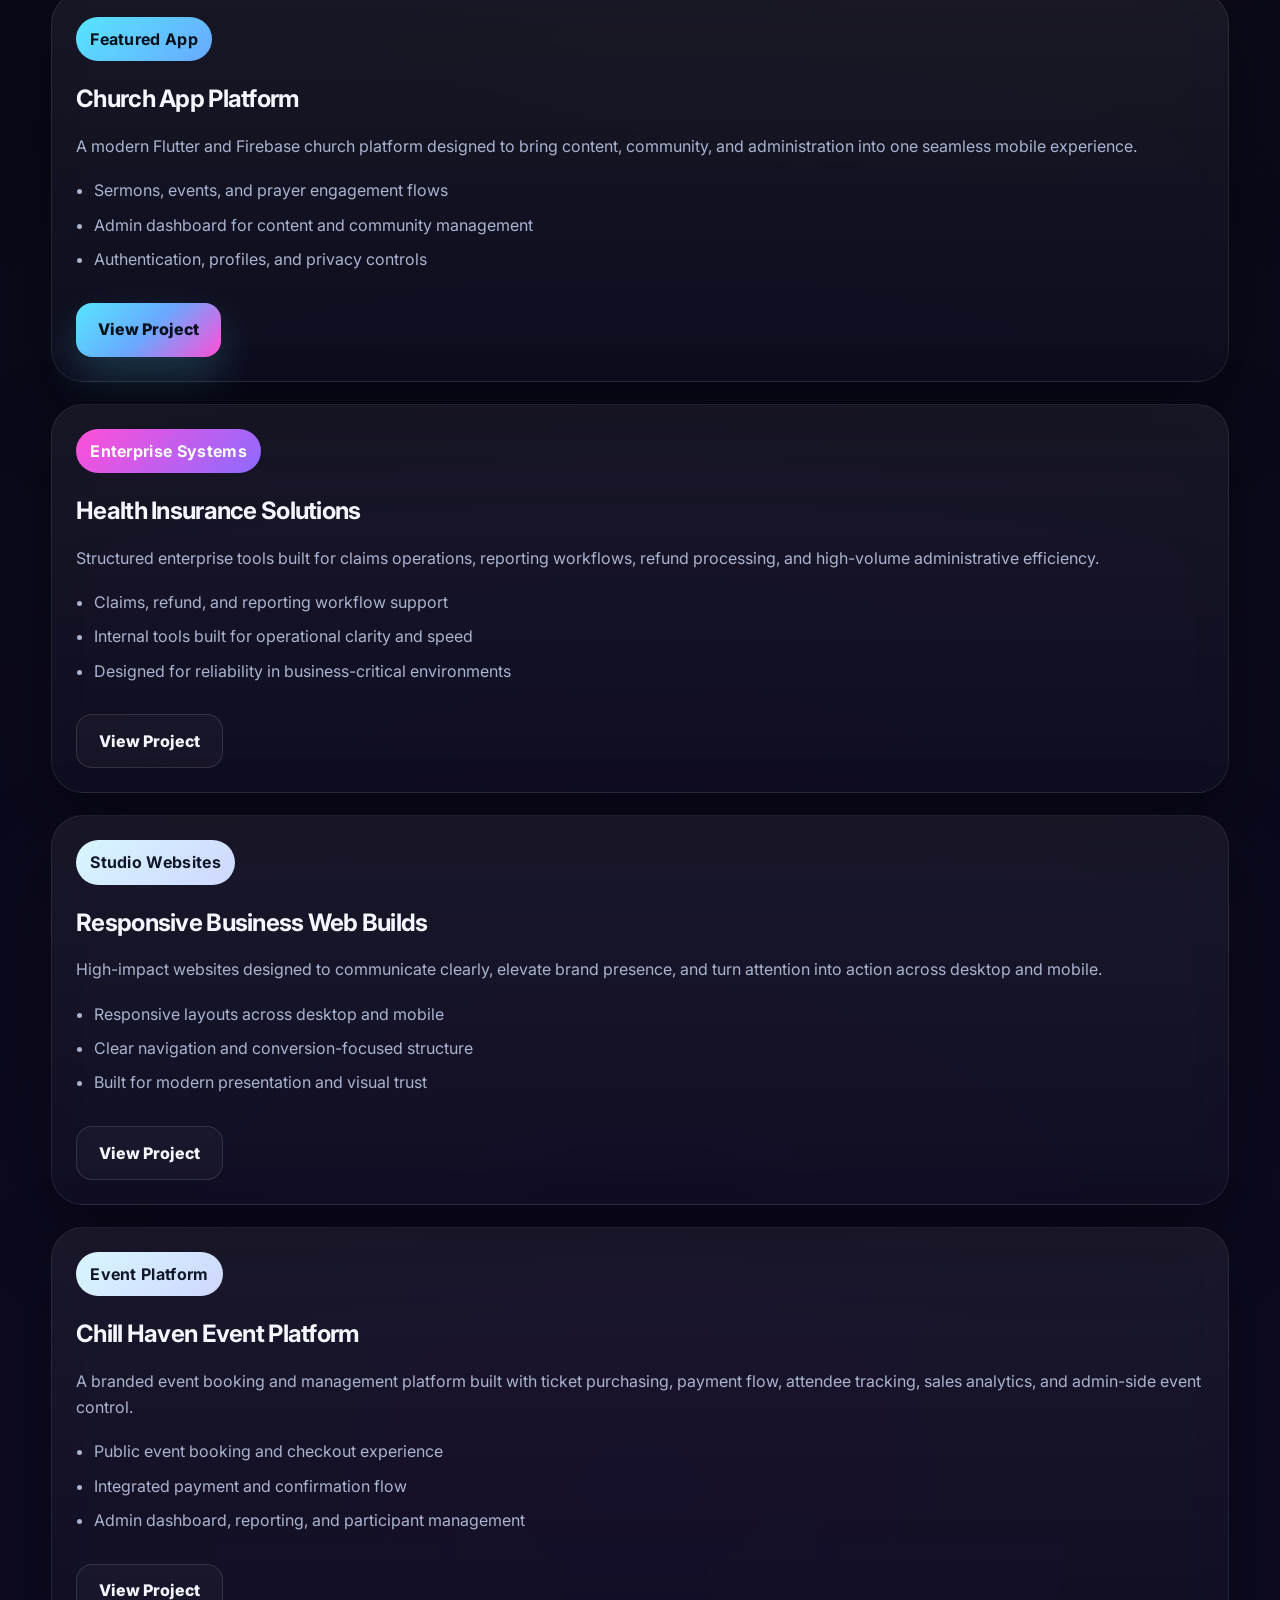
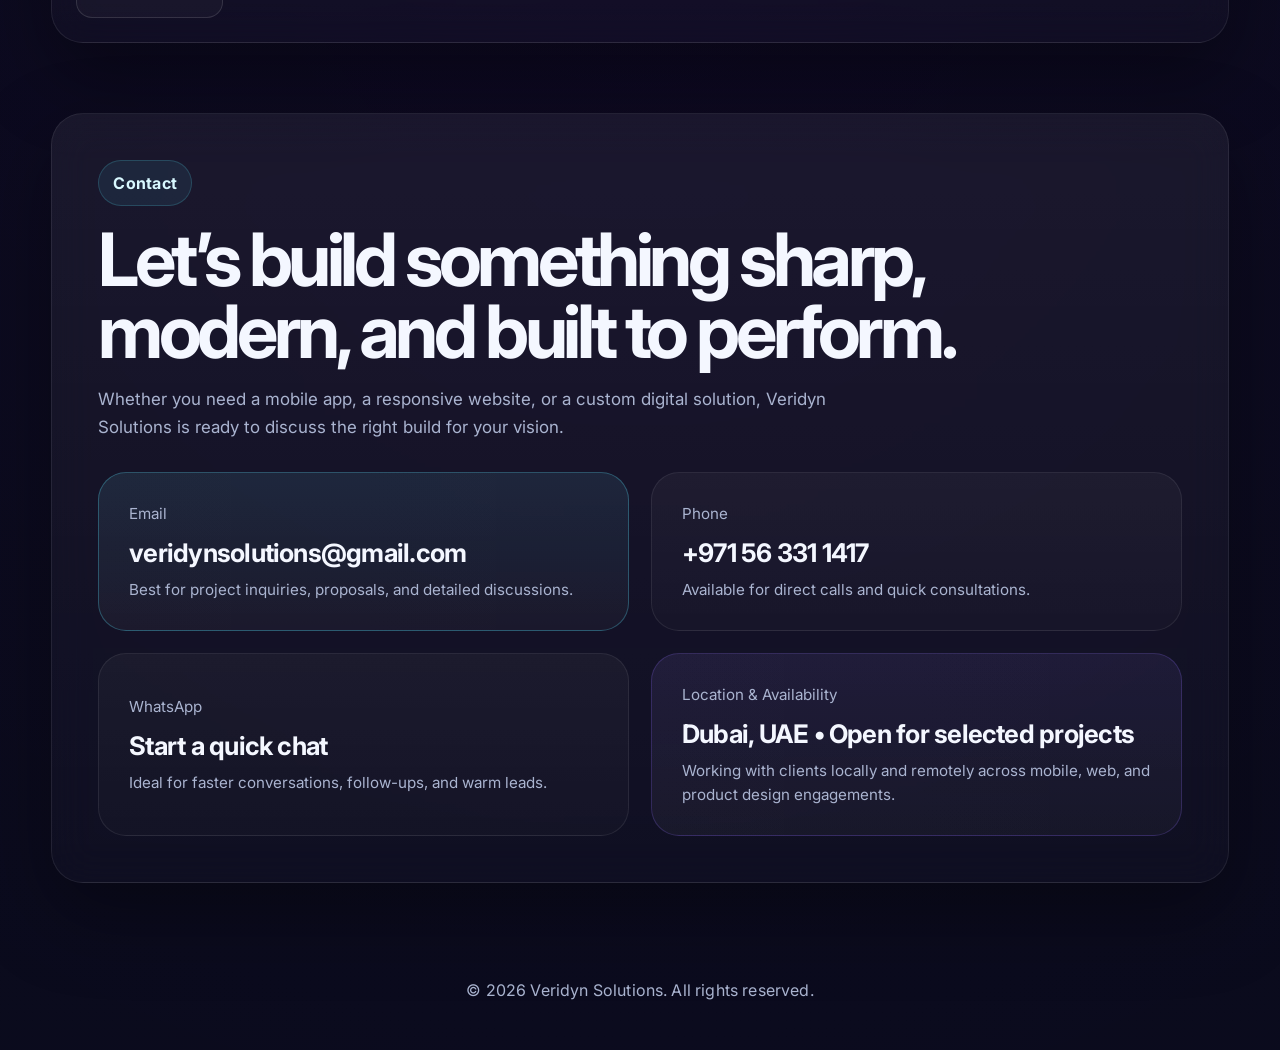
==== commit d23b3eb1: "Update index.html" ====
--- a/index.html
+++ b/index.html
@@ -205,7 +205,7 @@
             <img src="assets/fabrice-logo.png" alt="KwesiCoder logo" class="member-photo member-logo" />
             <div class="member-heading">
               <p class="member-role">Software Engineer • UI Designer</p>
-              <h3>Prince Fabrice Opoku</h3>
+              <h3>Prince Fabrice</h3>
               <p class="member-title">Partner</p>
             </div>
           </div>
